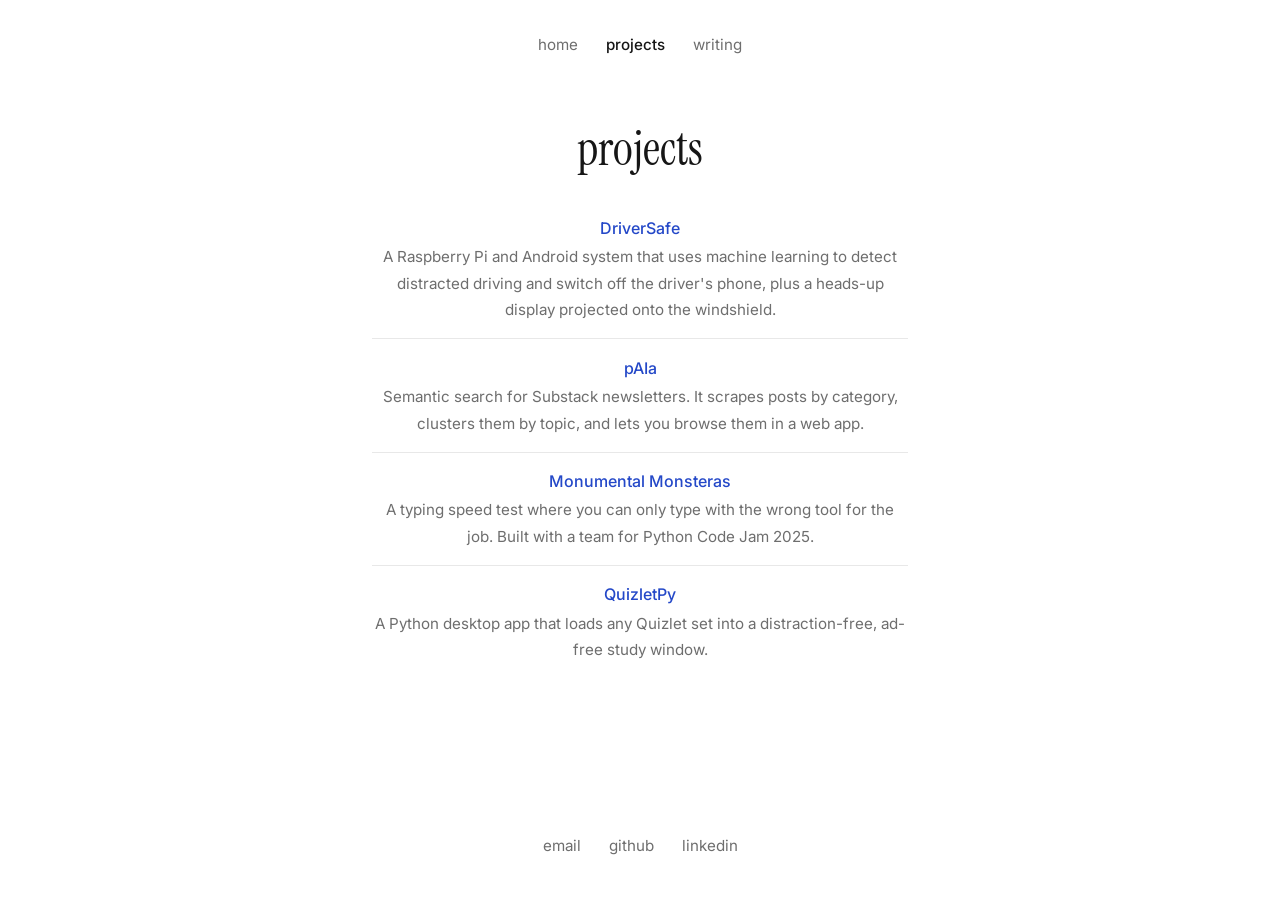
==== projects.html @ 6ccb96cd "Initial site Co-Authored-By: Claude Opus 5.5 <noreply@anthropic.com>" ====
<!doctype html>
<html lang="en">
<head>
  <meta charset="utf-8">
  <meta name="viewport" content="width=device-width, initial-scale=1">
  <title>Projects · Hussein Hirani</title>
  <link rel="preconnect" href="https://fonts.googleapis.com">
  <link rel="preconnect" href="https://fonts.gstatic.com" crossorigin>
  <link href="https://fonts.googleapis.com/css2?family=Inter:wght@400;500&family=Instrument+Serif&display=swap" rel="stylesheet">
  <link rel="stylesheet" href="style.css">
</head>
<body>
  <header></header>

  <main>
    <h1>projects</h1>
    <ul class="list">
      <li>
        <a href="https://github.com/husseinhirani/DriverSafe">DriverSafe</a>
        <p>A Raspberry Pi and Android system that uses machine learning to detect distracted driving and switch off the driver's phone, plus a heads-up display projected onto the windshield.</p>
      </li>
      
      <li>
        <a href="https://github.com/husseinhirani/paia2">pAIa</a>
        <p>Semantic search for Substack newsletters. It scrapes posts by category, clusters them by topic, and lets you browse them in a web app.</p>
      </li>
      <li>
        <a href="https://github.com/husseinhirani/PythonCodeJam">Monumental Monsteras</a>
        <p>A typing speed test where you can only type with the wrong tool for the job. Built with a team for Python Code Jam 2025.</p>
      </li>
      <li>
        <a href="https://github.com/husseinhirani/AdFreeQuizlet">QuizletPy</a>
        <p>A Python desktop app that loads any Quizlet set into a distraction-free, ad-free study window.</p>
      </li>
    </ul>
  </main>

  <footer></footer>

  <script src="layout.js"></script>
</body>
</html>
---- style.css ----
/* Colors and fonts */
:root {
  --bg: #ffffff;
  --ink: #161616;
  --muted: #6e6e6e;
  --rule: #e8e8e8;
  --accent: #2448c8;
  --sans: "Inter", system-ui, -apple-system, sans-serif;
  --serif: "Instrument Serif", Georgia, serif;
}

@media (prefers-color-scheme: dark) {
  :root {
    --bg: #111111;
    --ink: #ececec;
    --muted: #8f8f8f;
    --rule: #262626;
    --accent: #8ea6ff;
  }
}

/* Page */
* { box-sizing: border-box; }

body {
  min-height: 100vh;
  margin: 0;
  display: flex;
  flex-direction: column;
  background: var(--bg);
  color: var(--ink);
  font: 16px/1.75 var(--sans);
  text-align: center;
  -webkit-font-smoothing: antialiased;
}

header, main, footer {
  width: 100%;
  max-width: 36rem;
  margin: 0 auto;
  padding: 0 1.25rem;
}

a { color: var(--accent); text-decoration: none; }
a:hover { text-decoration: underline; text-underline-offset: 3px; }

/* Header */
header { padding-top: 2rem; }

nav { display: flex; justify-content: center; gap: 1.75rem; }
nav a { color: var(--muted); font-size: 0.95rem; }
nav a:hover { color: var(--ink); text-decoration: none; }
nav a[aria-current="page"] { color: var(--ink); font-weight: 500; }

/* Main content (grows so the footer stays at the bottom) */
main { flex: 1; padding-top: 4rem; padding-bottom: 4rem; }

h1 { font: 400 3rem/1.1 var(--serif); margin: 0 0 1.5rem; }
p { margin: 0 0 1rem; }

/* Projects and writing lists */
.list { list-style: none; margin: 0; padding: 0; }
.list li { padding: 0.9rem 0; }
.list li + li { border-top: 1px solid var(--rule); }
.list a { font-weight: 500; }
.list p { margin: 0.15rem 0 0; color: var(--muted); font-size: 0.95rem; }

/* Blog post */
.date { color: var(--muted); font-size: 0.95rem; margin: -0.75rem 0 2.5rem; }
.post-body { text-align: left; }
.post-body img { max-width: 100%; }

/* Footer */
footer {
  display: flex;
  justify-content: center;
  gap: 1.75rem;
  padding-top: 1.5rem;
  padding-bottom: 2.5rem;
  font-size: 0.95rem;
}
footer a { color: var(--muted); }
footer a:hover { color: var(--ink); }

/* Phones */
@media (max-width: 480px) {
  main { padding-top: 3rem; }
  h1 { font-size: 2.5rem; }
}
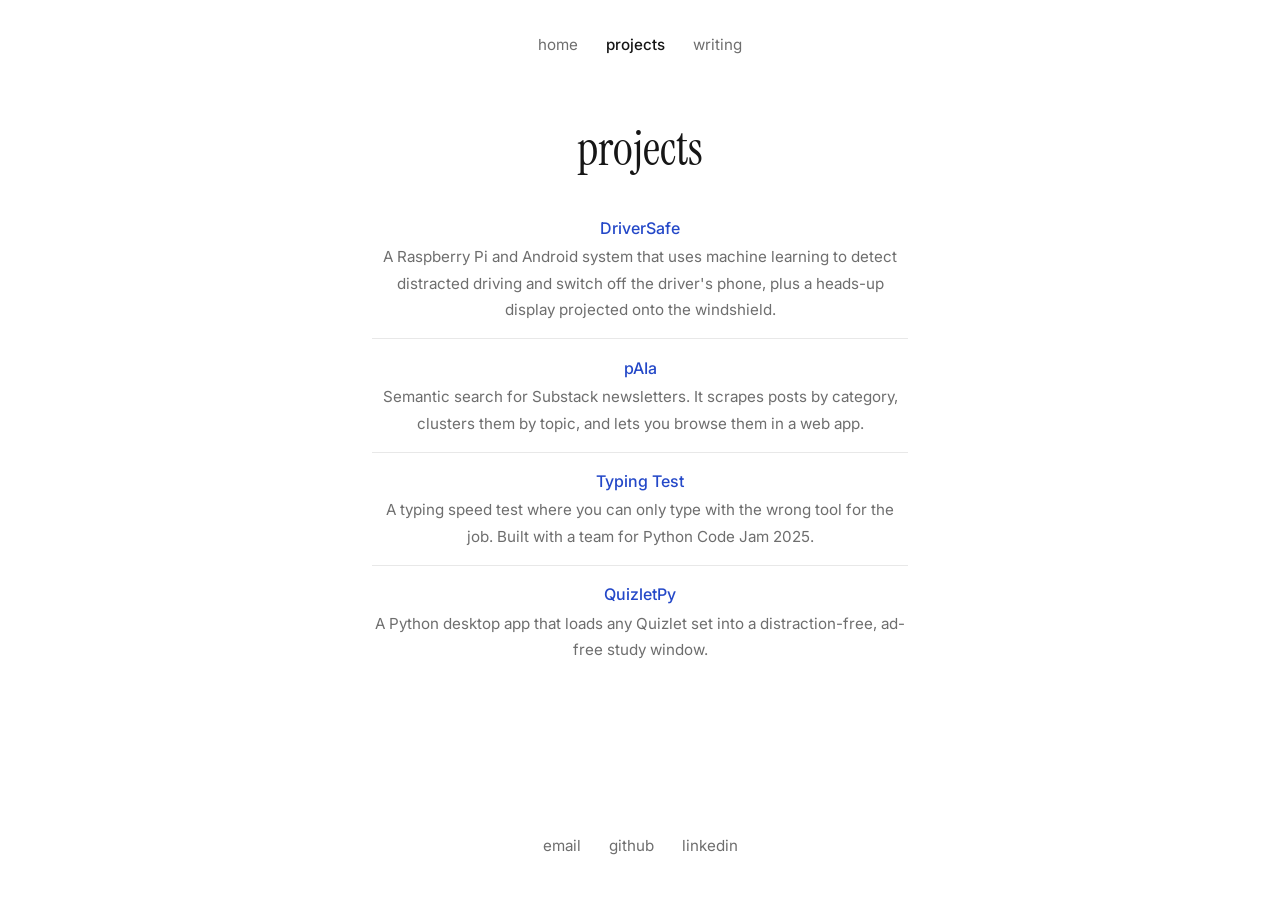
==== commit e3b2a317: "updated codejam" ====
--- a/projects.html
+++ b/projects.html
@@ -25,7 +25,7 @@
         <p>Semantic search for Substack newsletters. It scrapes posts by category, clusters them by topic, and lets you browse them in a web app.</p>
       </li>
       <li>
-        <a href="https://github.com/husseinhirani/PythonCodeJam">Monumental Monsteras</a>
+        <a href="https://github.com/husseinhirani/PythonCodeJam">Typing Test</a>
         <p>A typing speed test where you can only type with the wrong tool for the job. Built with a team for Python Code Jam 2025.</p>
       </li>
       <li>
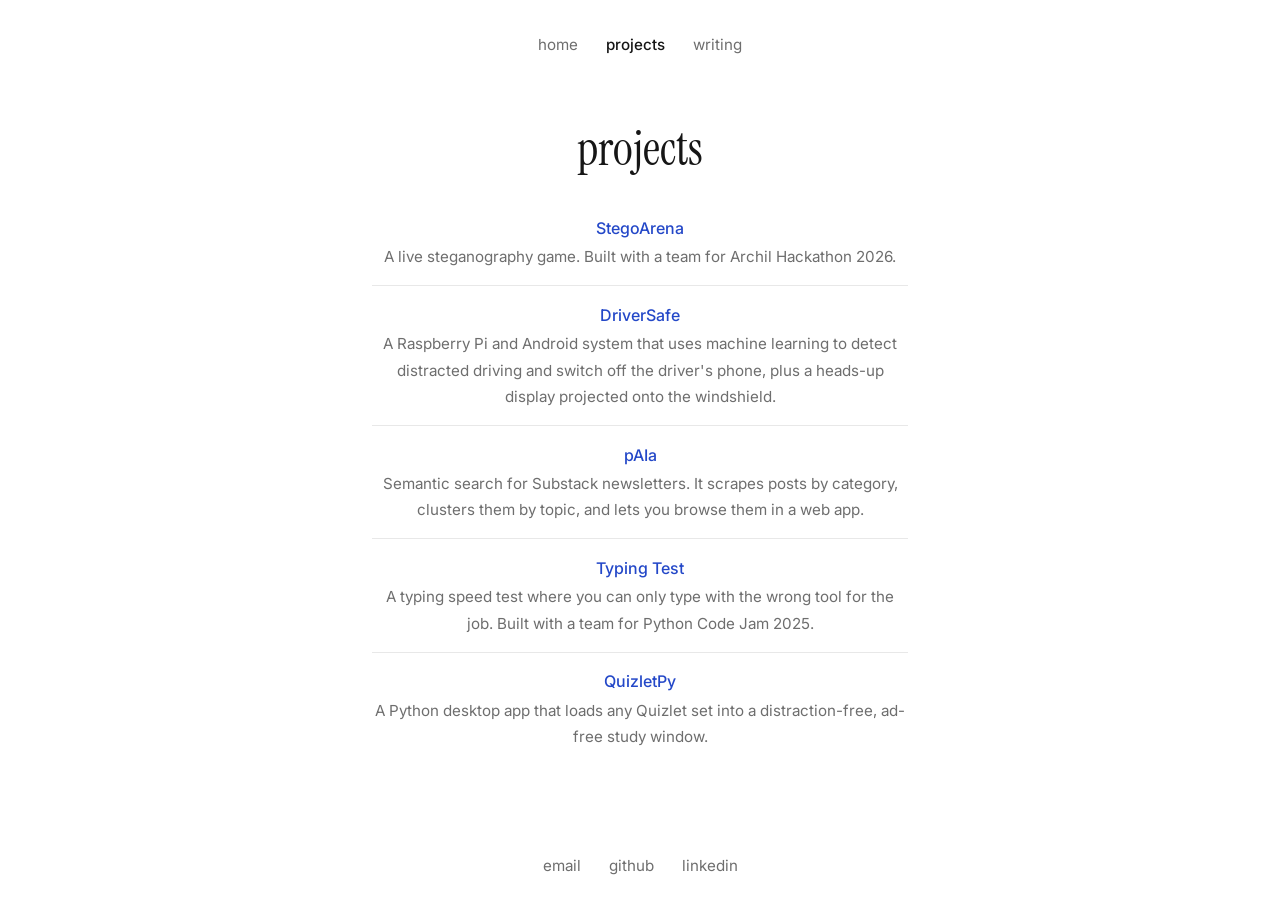
==== commit 60bf2609: "stegoarena project update" ====
--- a/projects.html
+++ b/projects.html
@@ -15,6 +15,10 @@
   <main>
     <h1>projects</h1>
     <ul class="list">
+      <li>
+        <a href="https://github.com/husseinhirani/ArchilHackathon">StegoArena</a>
+        <p>A live steganography game. Built with a team for Archil Hackathon 2026.</p>
+      </li>
       <li>
         <a href="https://github.com/husseinhirani/DriverSafe">DriverSafe</a>
         <p>A Raspberry Pi and Android system that uses machine learning to detect distracted driving and switch off the driver's phone, plus a heads-up display projected onto the windshield.</p>
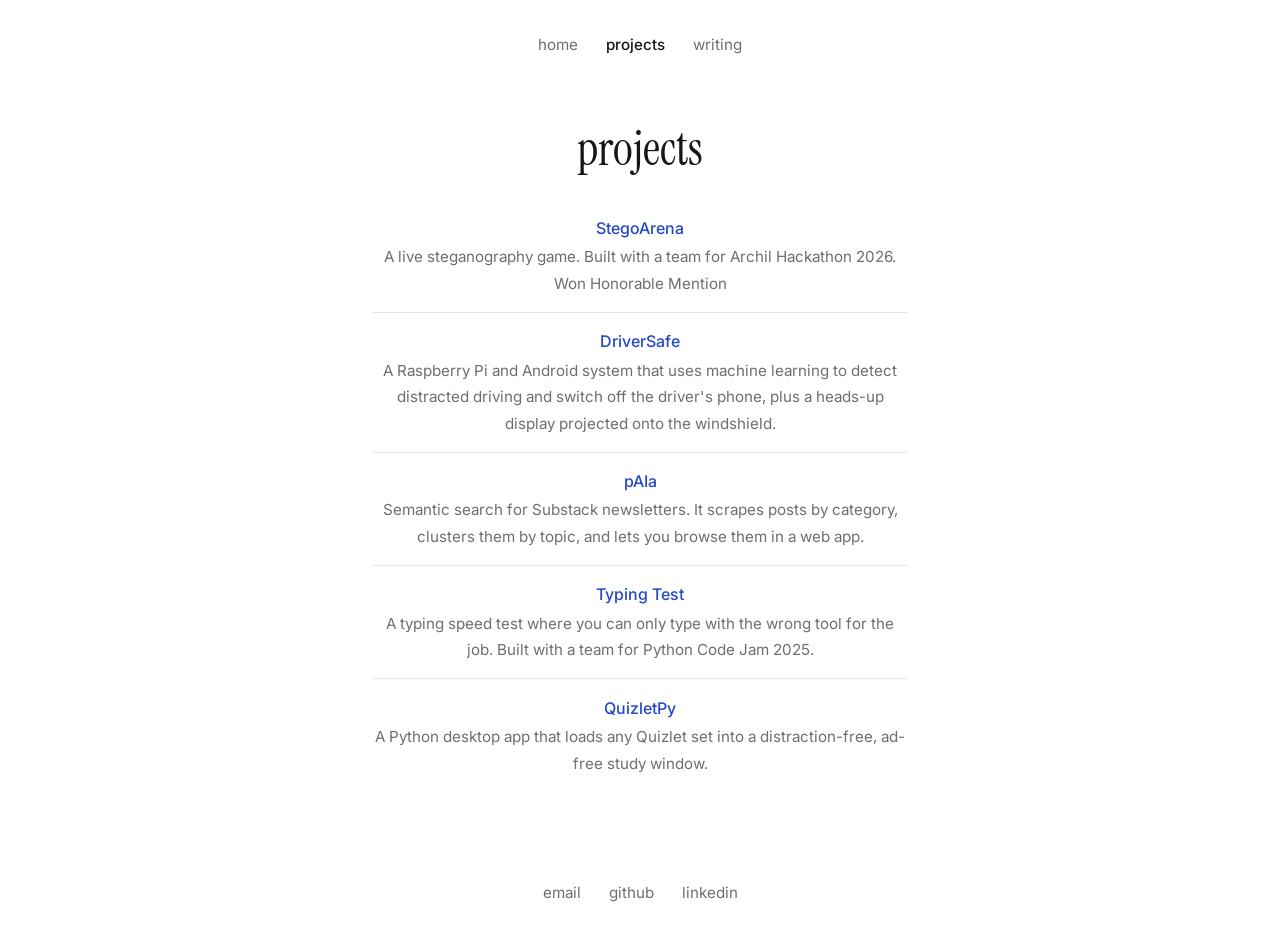
==== commit 0ce4332b: "updated projects" ====
--- a/projects.html
+++ b/projects.html
@@ -17,7 +17,7 @@
     <ul class="list">
       <li>
         <a href="https://github.com/husseinhirani/ArchilHackathon">StegoArena</a>
-        <p>A live steganography game. Built with a team for Archil Hackathon 2026.</p>
+        <p>A live steganography game. Built with a team for Archil Hackathon 2026. Won Honorable Mention</p>
       </li>
       <li>
         <a href="https://github.com/husseinhirani/DriverSafe">DriverSafe</a>
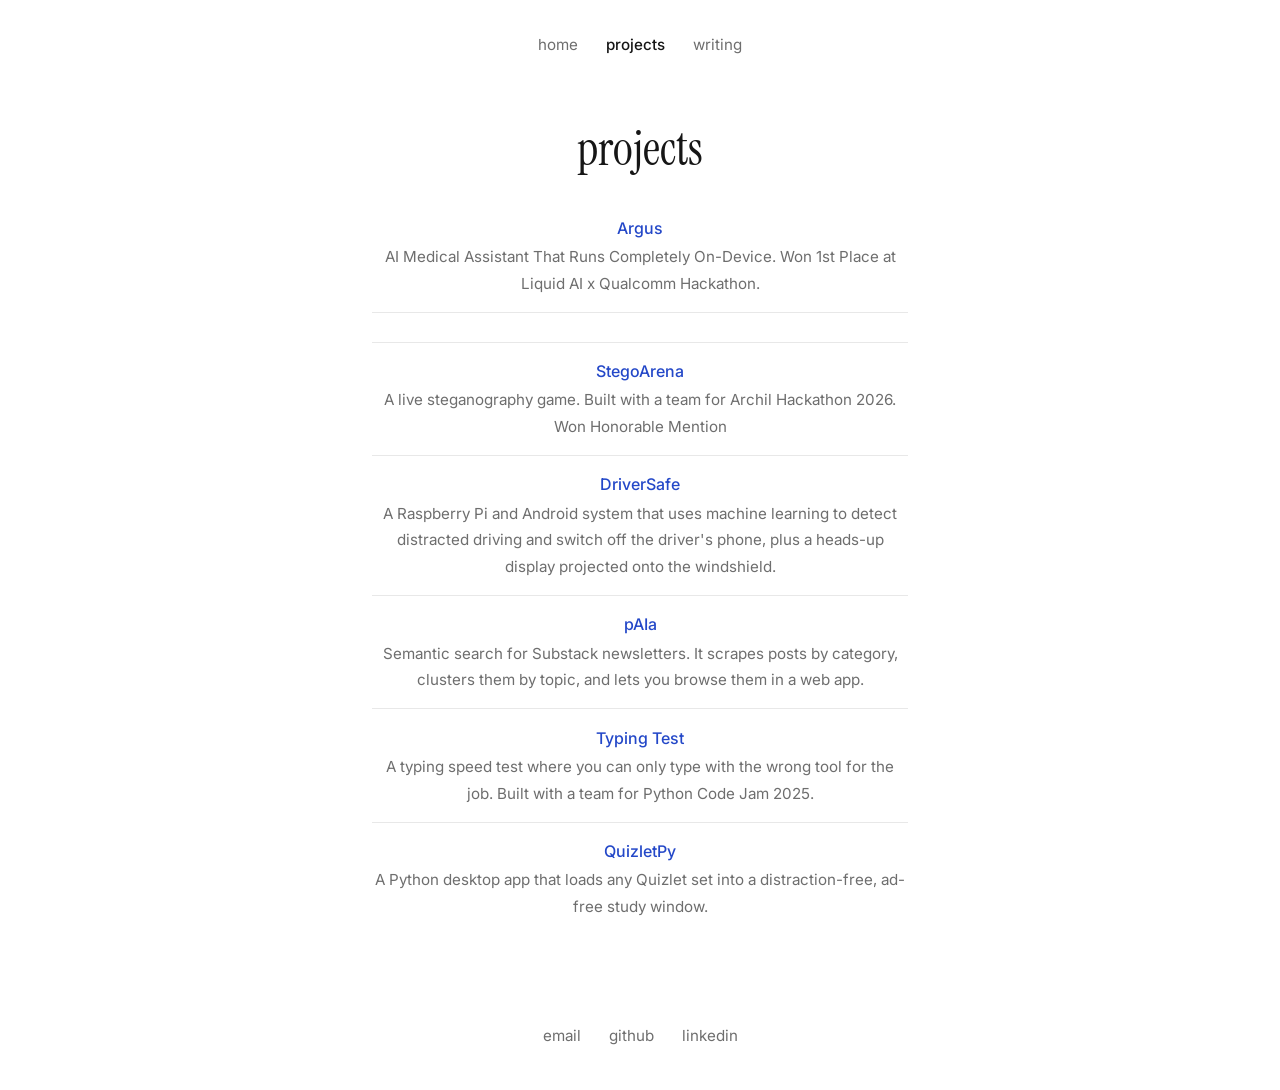
==== commit 5a05cc2c: "update" ====
--- a/projects.html
+++ b/projects.html
@@ -15,6 +15,11 @@
   <main>
     <h1>projects</h1>
     <ul class="list">
+      <li>
+        <a href="https://github.com/darrinobrien/Argus">Argus</a>
+        <p>AI Medical Assistant That Runs Completely On-Device. Won 1st Place at Liquid AI x Qualcomm Hackathon.</p>
+      </li>
+      <li>
       <li>
         <a href="https://github.com/husseinhirani/ArchilHackathon">StegoArena</a>
         <p>A live steganography game. Built with a team for Archil Hackathon 2026. Won Honorable Mention</p>
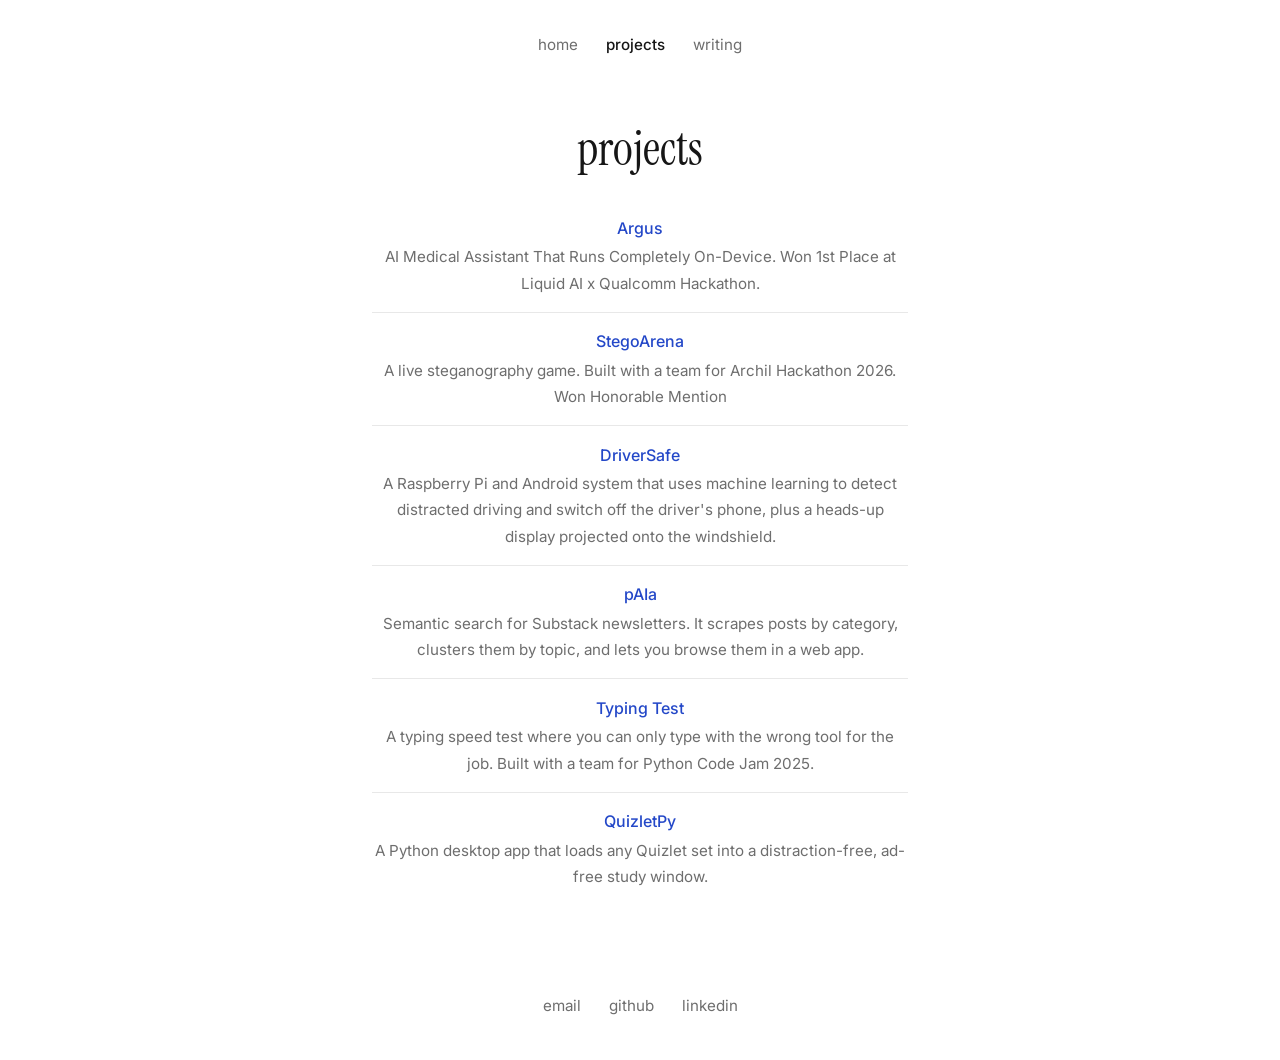
==== commit fb042a00: "updateArgus" ====
--- a/projects.html
+++ b/projects.html
@@ -19,7 +19,6 @@
         <a href="https://github.com/darrinobrien/Argus">Argus</a>
         <p>AI Medical Assistant That Runs Completely On-Device. Won 1st Place at Liquid AI x Qualcomm Hackathon.</p>
       </li>
-      <li>
       <li>
         <a href="https://github.com/husseinhirani/ArchilHackathon">StegoArena</a>
         <p>A live steganography game. Built with a team for Archil Hackathon 2026. Won Honorable Mention</p>
